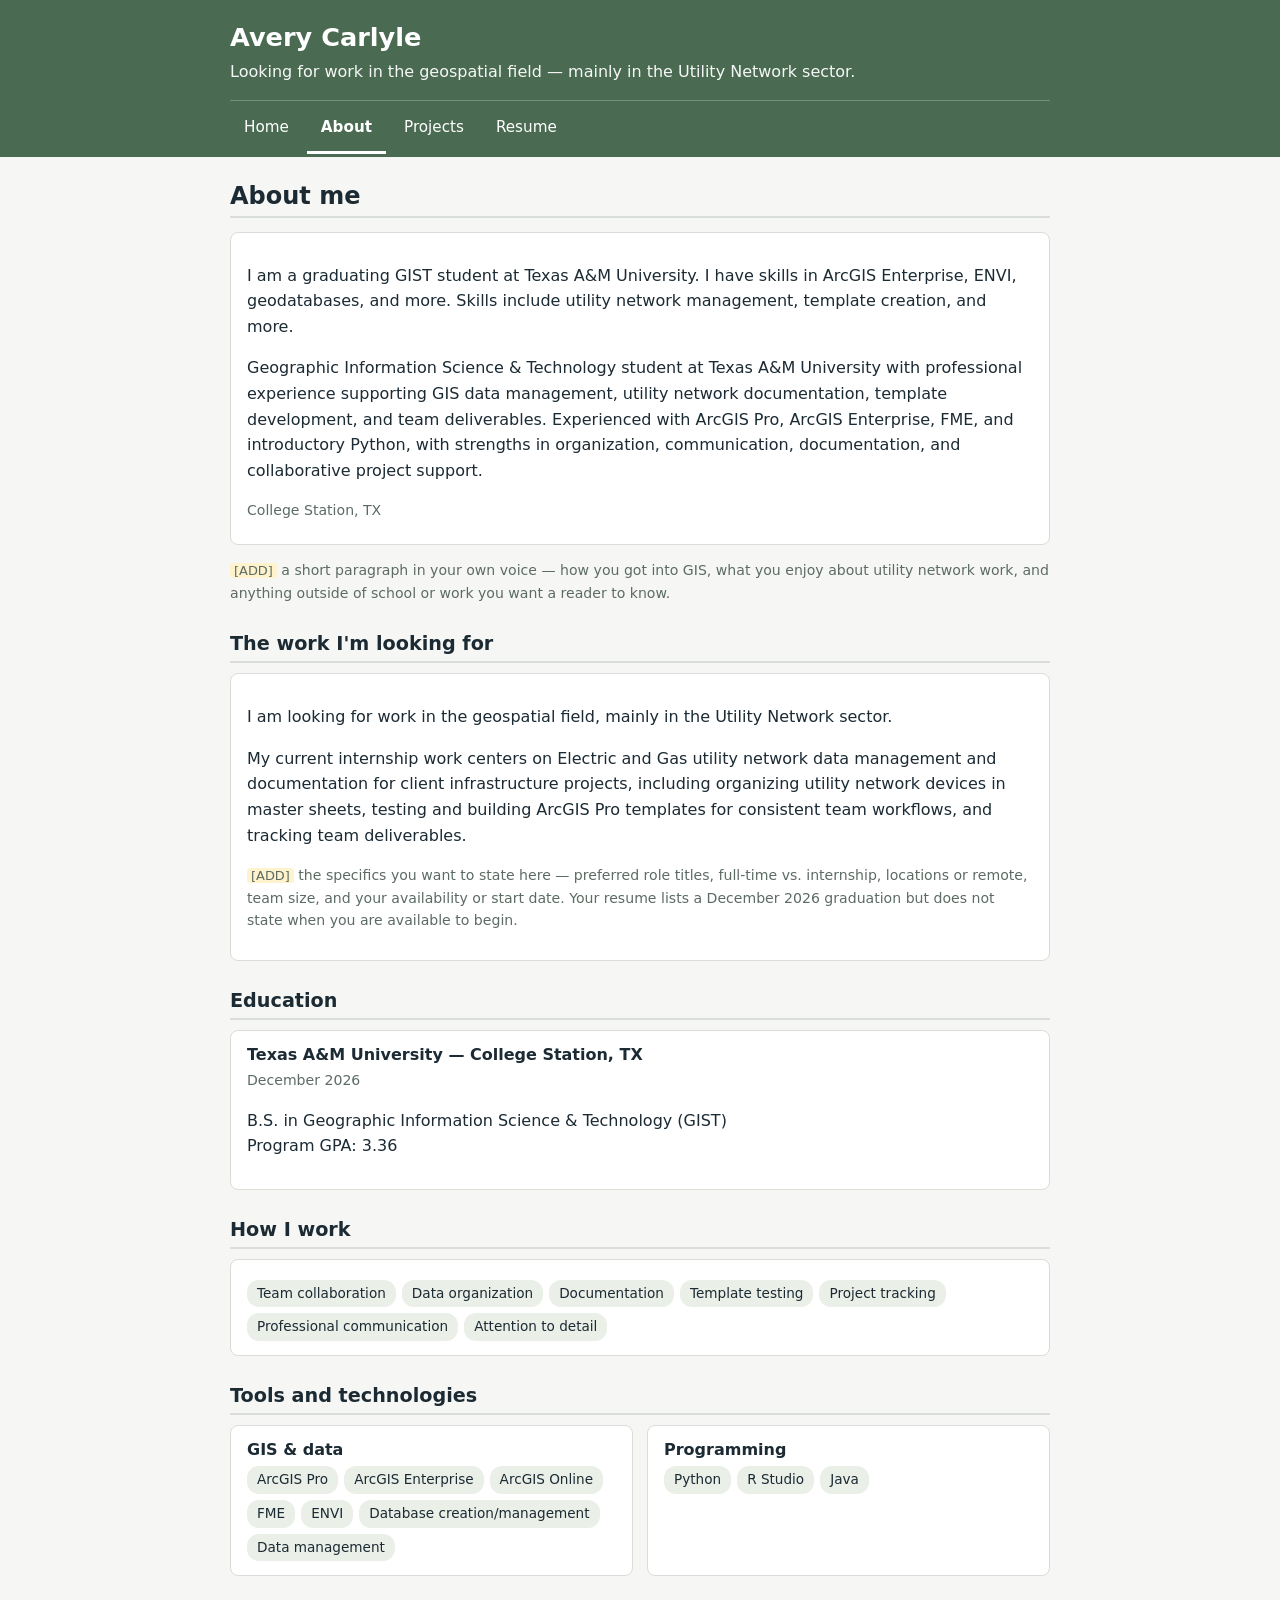
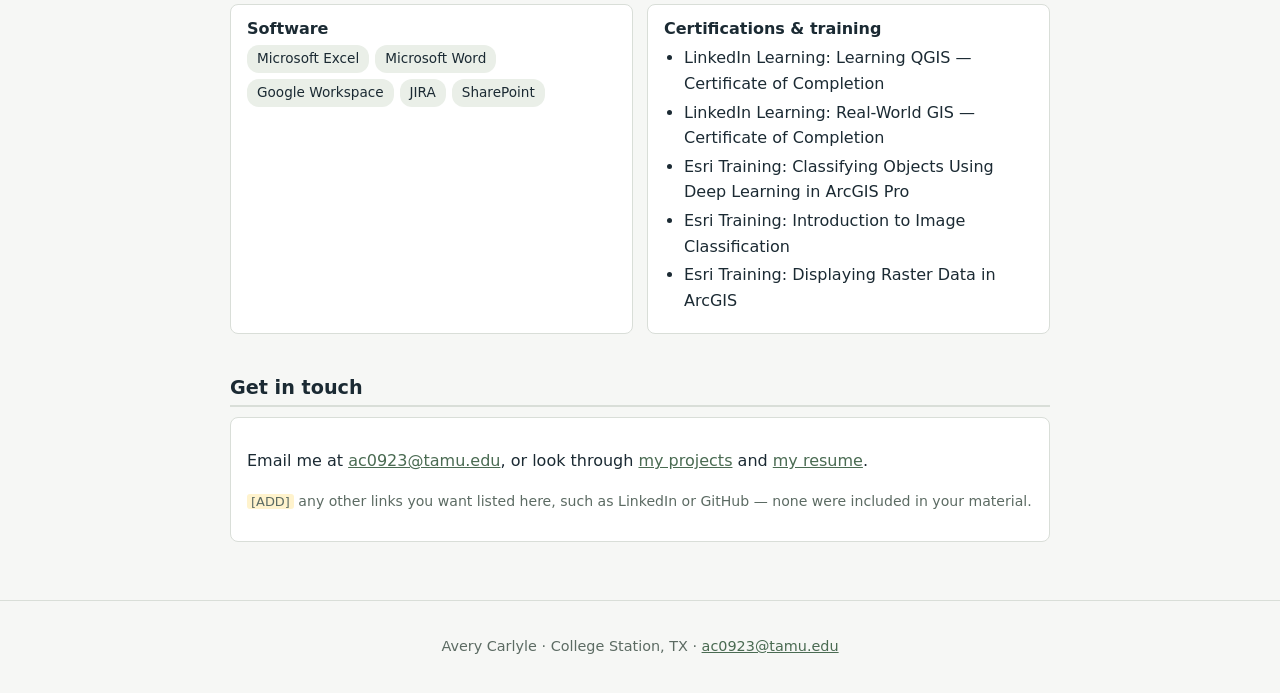
==== about.html @ 07c86fab "Create about.html" ====
<!DOCTYPE html>
<html lang="en">
<head>
<meta charset="utf-8">
<meta name="viewport" content="width=device-width, initial-scale=1">
<title>About — Avery Carlyle</title>
<meta name="description" content="About Avery Carlyle, Geographic Information Science &amp; Technology student at Texas A&amp;M University, and the geospatial work she is looking for.">
<link rel="stylesheet" href="style.css">
</head>
<body>

<a class="skip" href="#main">Skip to content</a>

<header class="site-header">
  <div class="wrap">
    <h1 class="site-title"><a href="index.html">Avery Carlyle</a></h1>
    <p class="tagline">Looking for work in the geospatial field — mainly in the Utility Network sector.</p>
    <nav aria-label="Main menu">
      <ul>
        <li><a href="index.html">Home</a></li>
        <li><a href="about.html" aria-current="page">About</a></li>
        <li><a href="projects.html">Projects</a></li>
        <li><a href="resume.html">Resume</a></li>
      </ul>
    </nav>
  </div>
</header>

<main id="main" class="wrap">

  <h2 class="page-title">About me</h2>

  <section id="profile">
    <div class="card">
      <p>I am a graduating GIST student at Texas A&amp;M University. I have skills in ArcGIS Enterprise, ENVI,
      geodatabases, and more. Skills include utility network management, template creation, and more.</p>
      <p>Geographic Information Science &amp; Technology student at Texas A&amp;M University with professional
      experience supporting GIS data management, utility network documentation, template development, and team
      deliverables. Experienced with ArcGIS Pro, ArcGIS Enterprise, FME, and introductory Python, with strengths
      in organization, communication, documentation, and collaborative project support.</p>
      <p class="card-meta">College Station, TX</p>
    </div>
    <p class="note"><span class="add">[ADD]</span> a short paragraph in your own voice — how you got
      into GIS, what you enjoy about utility network work, and anything outside of school or work you
      want a reader to know.</p>
  </section>

  <section id="looking-for">
    <h2>The work I'm looking for</h2>
    <div class="card">
      <p>I am looking for work in the geospatial field, mainly in the Utility Network sector.</p>
      <p>My current internship work centers on Electric and Gas utility network data management and
      documentation for client infrastructure projects, including organizing utility network devices in
      master sheets, testing and building ArcGIS Pro templates for consistent team workflows, and tracking
      team deliverables.</p>
      <p class="note"><span class="add">[ADD]</span> the specifics you want to state here — preferred role
      titles, full-time vs. internship, locations or remote, team size, and your availability or start date.
      Your resume lists a December 2026 graduation but does not state when you are available to begin.</p>
    </div>
  </section>

  <section id="education">
    <h2>Education</h2>
    <div class="card">
      <h3>Texas A&amp;M University — College Station, TX</h3>
      <p class="card-meta">December 2026</p>
      <p>B.S. in Geographic Information Science &amp; Technology (GIST)<br>
      Program GPA: 3.36</p>
    </div>
  </section>

  <section id="strengths">
    <h2>How I work</h2>
    <div class="card">
      <ul class="tags">
        <li>Team collaboration</li>
        <li>Data organization</li>
        <li>Documentation</li>
        <li>Template testing</li>
        <li>Project tracking</li>
        <li>Professional communication</li>
        <li>Attention to detail</li>
      </ul>
    </div>
  </section>

  <section id="tools">
    <h2>Tools and technologies</h2>
    <div class="card-grid">
      <div class="card">
        <h3>GIS &amp; data</h3>
        <ul class="tags">
          <li>ArcGIS Pro</li>
          <li>ArcGIS Enterprise</li>
          <li>ArcGIS Online</li>
          <li>FME</li>
          <li>ENVI</li>
          <li>Database creation/management</li>
          <li>Data management</li>
        </ul>
      </div>
      <div class="card">
        <h3>Programming</h3>
        <ul class="tags">
          <li>Python</li>
          <li>R Studio</li>
          <li>Java</li>
        </ul>
      </div>
      <div class="card">
        <h3>Software</h3>
        <ul class="tags">
          <li>Microsoft Excel</li>
          <li>Microsoft Word</li>
          <li>Google Workspace</li>
          <li>JIRA</li>
          <li>SharePoint</li>
        </ul>
      </div>
      <div class="card">
        <h3>Certifications &amp; training</h3>
        <ul>
          <li>LinkedIn Learning: Learning QGIS — Certificate of Completion</li>
          <li>LinkedIn Learning: Real-World GIS — Certificate of Completion</li>
          <li>Esri Training: Classifying Objects Using Deep Learning in ArcGIS Pro</li>
          <li>Esri Training: Introduction to Image Classification</li>
          <li>Esri Training: Displaying Raster Data in ArcGIS</li>
        </ul>
      </div>
    </div>
  </section>

  <section id="next-steps">
    <h2>Get in touch</h2>
    <div class="card">
      <p>Email me at <a href="mailto:ac0923@tamu.edu">ac0923@tamu.edu</a>, or look through
      <a href="projects.html">my projects</a> and <a href="resume.html">my resume</a>.</p>
      <p class="note"><span class="add">[ADD]</span> any other links you want listed here, such as
      LinkedIn or GitHub — none were included in your material.</p>
    </div>
  </section>

</main>

<footer class="site-footer">
  <p>Avery Carlyle &middot; College Station, TX &middot;
    <a href="mailto:ac0923@tamu.edu">ac0923@tamu.edu</a></p>
</footer>

</body>
</html>
---- style.css ----
/* style.css — shared by every page
   Avery Carlyle portfolio */

:root{
  --ink:#1b2a33;
  --muted:#5c6b63;
  --bg:#f6f7f5;
  --card:#fff;
  --line:#d9ded8;
  --accent:#4a6b52;
  --accent-dark:#3a5541;
  --flag:#fff3cd;
  --radius:8px;
  --wrap:860px;
}

*{box-sizing:border-box}

html{-webkit-text-size-adjust:100%}

body{
  margin:0;
  font:16px/1.6 system-ui,-apple-system,"Segoe UI",Roboto,Helvetica,Arial,sans-serif;
  color:var(--ink);
  background:var(--bg);
}

/* ---------- layout ---------- */
.wrap{max-width:var(--wrap);margin:0 auto;padding:20px}
section{margin-bottom:28px}

/* ---------- header + nav ---------- */
.site-header{background:var(--accent);color:#fff;padding:22px 0 0}
.site-header .wrap{padding-top:0;padding-bottom:0}
.site-title{margin:0;font-size:1.6rem;line-height:1.2}
.site-title a{color:#fff;text-decoration:none}
.tagline{margin:6px 0 0;opacity:.95}

nav{margin-top:16px;border-top:1px solid rgba(255,255,255,.25)}
nav ul{
  display:flex;flex-wrap:wrap;gap:4px;
  list-style:none;margin:0;padding:0;
}
nav a{
  display:block;
  color:#fff;text-decoration:none;
  padding:11px 14px;
  font-size:.95rem;
  border-bottom:3px solid transparent;
}
nav a:hover,nav a:focus{background:var(--accent-dark)}
nav a[aria-current="page"]{border-bottom-color:#fff;font-weight:600}

/* ---------- headings ---------- */
h1,h2,h3{line-height:1.25}
.page-title{font-size:1.5rem;margin:4px 0 14px}
h2{font-size:1.2rem;margin:26px 0 10px;padding-bottom:5px;border-bottom:2px solid var(--line)}
h3{font-size:1rem;margin:16px 0 4px}

/* ---------- cards ---------- */
.card{
  background:var(--card);
  border:1px solid var(--line);
  border-radius:var(--radius);
  padding:14px 16px;
  margin-bottom:14px;
}
.card h3{margin-top:0}
.card-meta{font-size:.88rem;color:var(--muted);margin:0 0 8px}

.card-grid{display:grid;gap:14px;grid-template-columns:1fr}
@media(min-width:620px){
  .card-grid{grid-template-columns:1fr 1fr}
}

/* clickable project card */
.card-link{
  display:block;text-decoration:none;color:inherit;
  transition:box-shadow .15s ease,transform .15s ease;
}
.card-link:hover,.card-link:focus{
  box-shadow:0 2px 10px rgba(0,0,0,.09);
  transform:translateY(-2px);
}
.card-link .more{color:var(--accent);font-weight:600;font-size:.9rem}

/* featured block on the home page */
.featured{border-left:4px solid var(--accent)}

/* ---------- definition-style project detail ---------- */
dl{margin:10px 0 0}
dt{font-weight:600;margin-top:12px}
dd{margin:2px 0 0}

ul,ol{margin:6px 0;padding-left:20px}
li{margin:3px 0}

/* ---------- links ---------- */
a{color:var(--accent)}
a:hover{color:var(--accent-dark)}

.btn{
  display:inline-block;
  background:var(--accent);color:#fff;
  text-decoration:none;font-weight:600;
  padding:10px 16px;border-radius:var(--radius);
  margin-top:8px;
}
.btn:hover,.btn:focus{background:var(--accent-dark);color:#fff}

/* ---------- map + media ---------- */
.map{
  height:320px;
  border:1px solid var(--line);
  border-radius:var(--radius);
  margin-top:12px;
}

figure{margin:14px 0}
figure img{max-width:100%;height:auto;border:1px solid var(--line);border-radius:var(--radius);display:block}
figcaption{font-size:.88rem;color:var(--muted);margin-top:6px}

/* responsive iframe (StoryMaps / web maps) */
.frame{position:relative;padding-top:70%;margin-top:12px}
.frame iframe{
  position:absolute;inset:0;width:100%;height:100%;
  border:1px solid var(--line);border-radius:var(--radius);
}

/* ---------- skill tags ---------- */
.tags{display:flex;flex-wrap:wrap;gap:6px;list-style:none;margin:6px 0 0;padding:0}
.tags li{background:#eaefe8;border-radius:12px;padding:3px 10px;font-size:.85rem;margin:0}

/* ---------- helpers ---------- */
.note{font-size:.88rem;color:var(--muted)}
.add{background:var(--flag);padding:0 4px;border-radius:3px;font-size:.92em}

.skip{position:absolute;left:-9999px}
.skip:focus{left:8px;top:8px;background:#fff;padding:8px;z-index:10;border-radius:4px}

/* ---------- footer ---------- */
.site-footer{
  border-top:1px solid var(--line);
  margin-top:10px;padding:20px;
  text-align:center;font-size:.9rem;color:var(--muted);
}
.site-footer a{color:var(--accent)}

/* ---------- phone tweaks ---------- */
@media(max-width:480px){
  .wrap{padding:14px}
  .site-title{font-size:1.35rem}
  .page-title{font-size:1.3rem}
  .map{height:250px}
  .frame{padding-top:110%}
  nav a{padding:10px 12px;font-size:.9rem}
}

/* ---------- print ---------- */
@media print{
  nav,.btn{display:none}
  body{background:#fff}
  .card{break-inside:avoid}
}
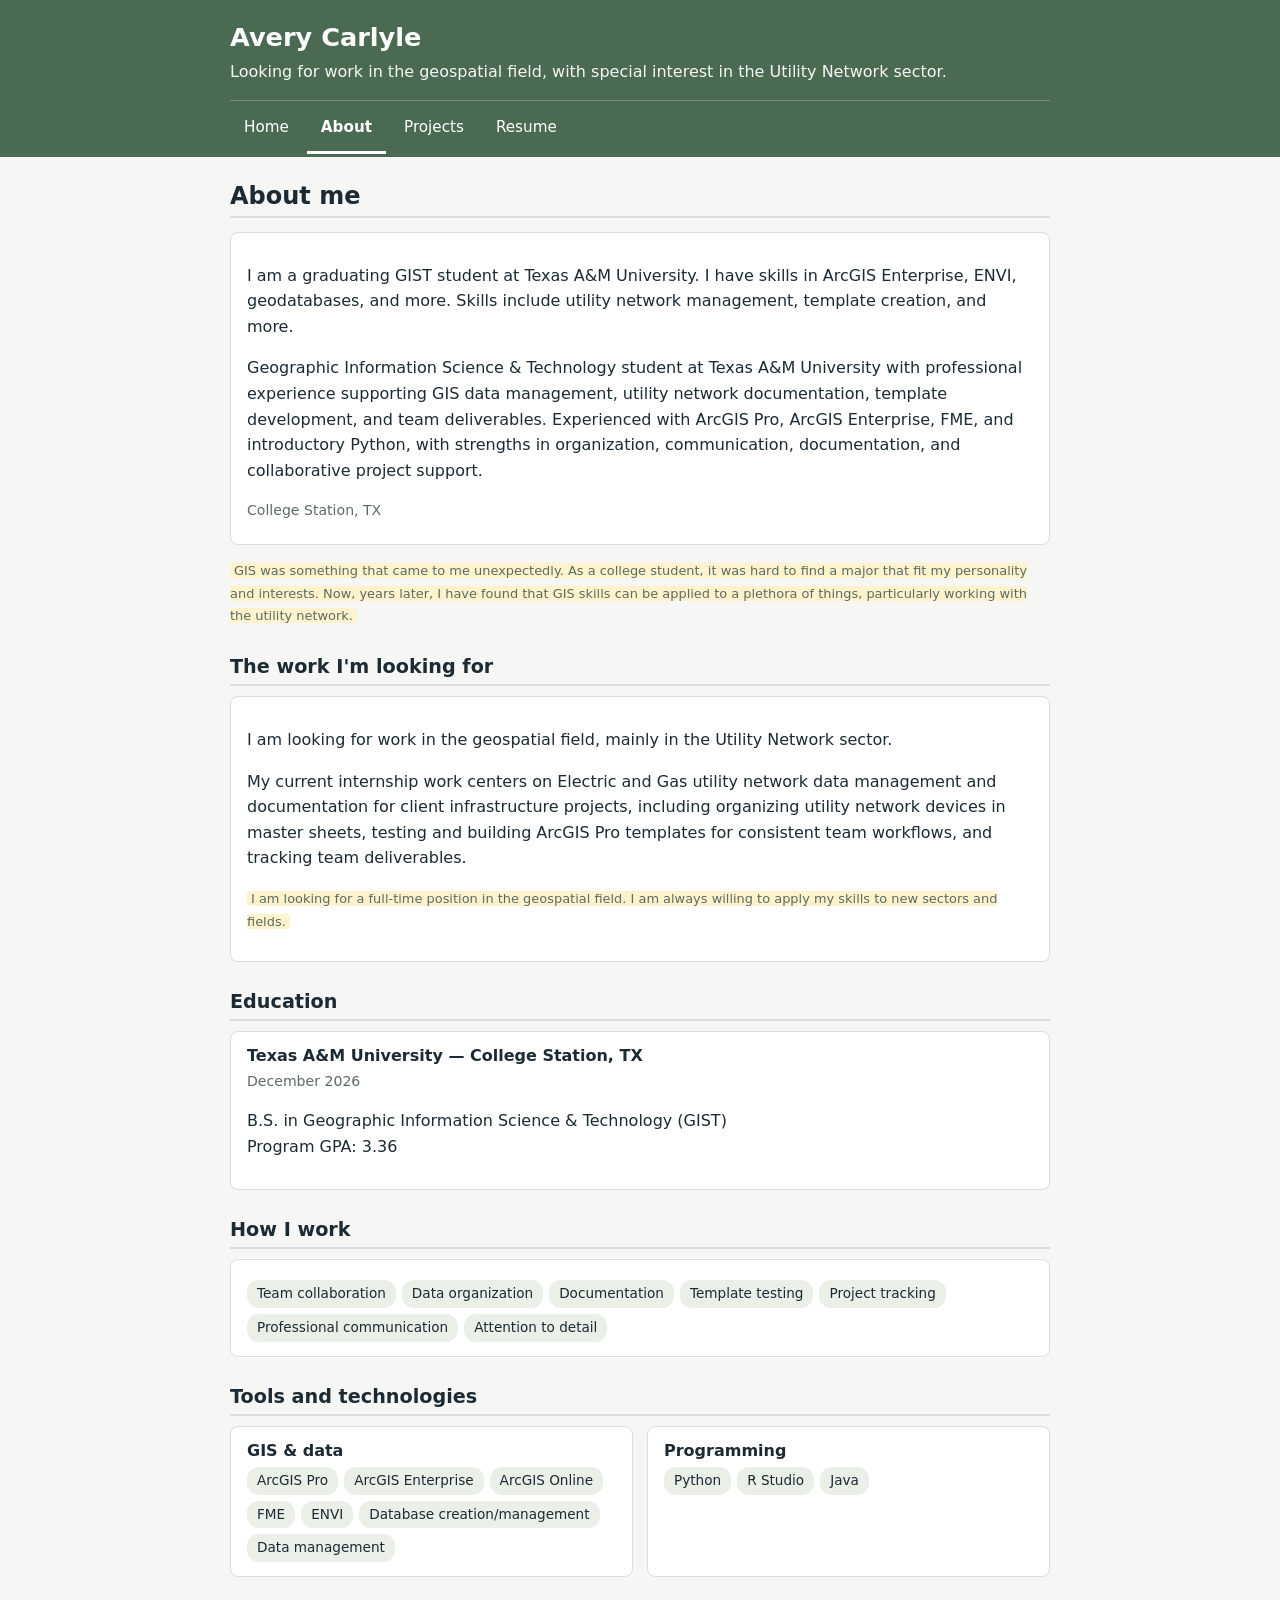
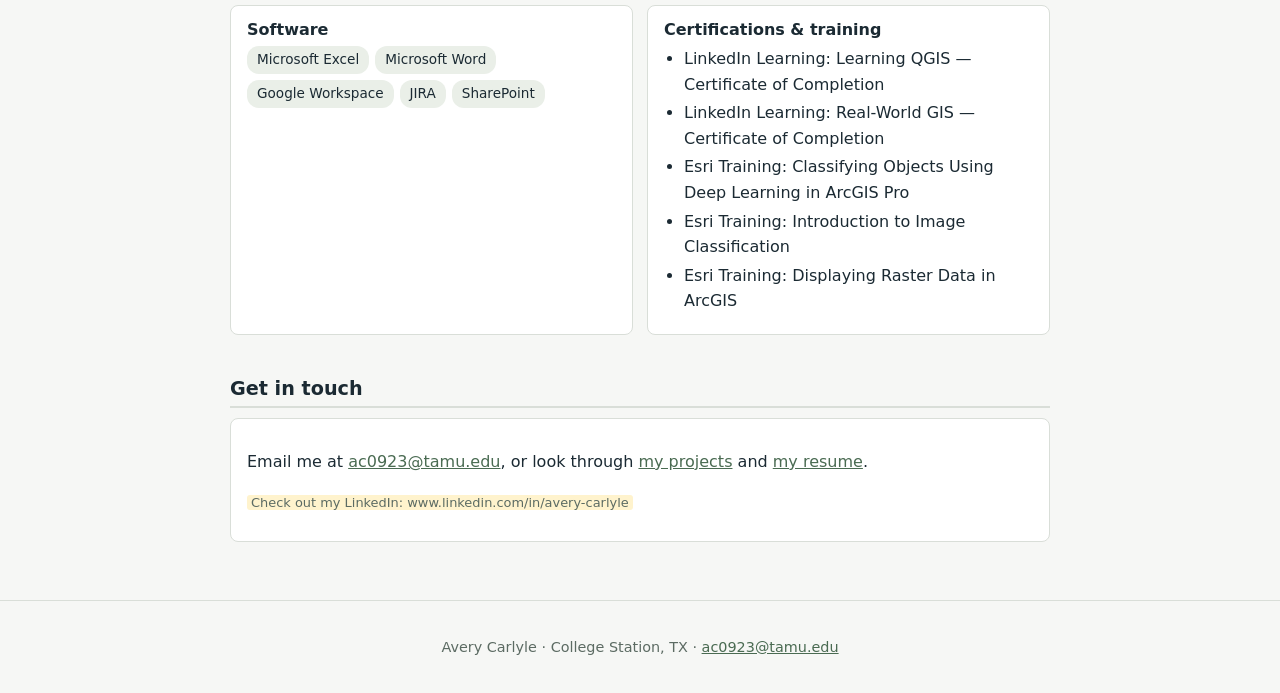
==== commit 95e43461: "Update about.html" ====
--- a/about.html
+++ b/about.html
@@ -14,7 +14,7 @@
 <header class="site-header">
   <div class="wrap">
     <h1 class="site-title"><a href="index.html">Avery Carlyle</a></h1>
-    <p class="tagline">Looking for work in the geospatial field — mainly in the Utility Network sector.</p>
+    <p class="tagline">Looking for work in the geospatial field, with special interest in the Utility Network sector.</p>
     <nav aria-label="Main menu">
       <ul>
         <li><a href="index.html">Home</a></li>
@@ -40,9 +40,9 @@
       in organization, communication, documentation, and collaborative project support.</p>
       <p class="card-meta">College Station, TX</p>
     </div>
-    <p class="note"><span class="add">[ADD]</span> a short paragraph in your own voice — how you got
-      into GIS, what you enjoy about utility network work, and anything outside of school or work you
-      want a reader to know.</p>
+    <p class="note"><span class="add">GIS was something that came to me unexpectedly. As a college student, it was hard to find a major that fit
+    my personality and interests. Now, years later, I have found that GIS skills can be applied to a plethora of things, particularly working
+    with the utility network. </p>
   </section>
 
   <section id="looking-for">
@@ -53,9 +53,8 @@
       documentation for client infrastructure projects, including organizing utility network devices in
       master sheets, testing and building ArcGIS Pro templates for consistent team workflows, and tracking
       team deliverables.</p>
-      <p class="note"><span class="add">[ADD]</span> the specifics you want to state here — preferred role
-      titles, full-time vs. internship, locations or remote, team size, and your availability or start date.
-      Your resume lists a December 2026 graduation but does not state when you are available to begin.</p>
+      <p class="note"><span class="add">I am looking for a full-time position in the geospatial field. I am always willing to apply my skills to
+      new sectors and fields. </p>
     </div>
   </section>
 
@@ -135,8 +134,7 @@
     <div class="card">
       <p>Email me at <a href="mailto:ac0923@tamu.edu">ac0923@tamu.edu</a>, or look through
       <a href="projects.html">my projects</a> and <a href="resume.html">my resume</a>.</p>
-      <p class="note"><span class="add">[ADD]</span> any other links you want listed here, such as
-      LinkedIn or GitHub — none were included in your material.</p>
+      <p class="note"><span class="add">Check out my LinkedIn: www.linkedin.com/in/avery-carlyle</p>
     </div>
   </section>
 
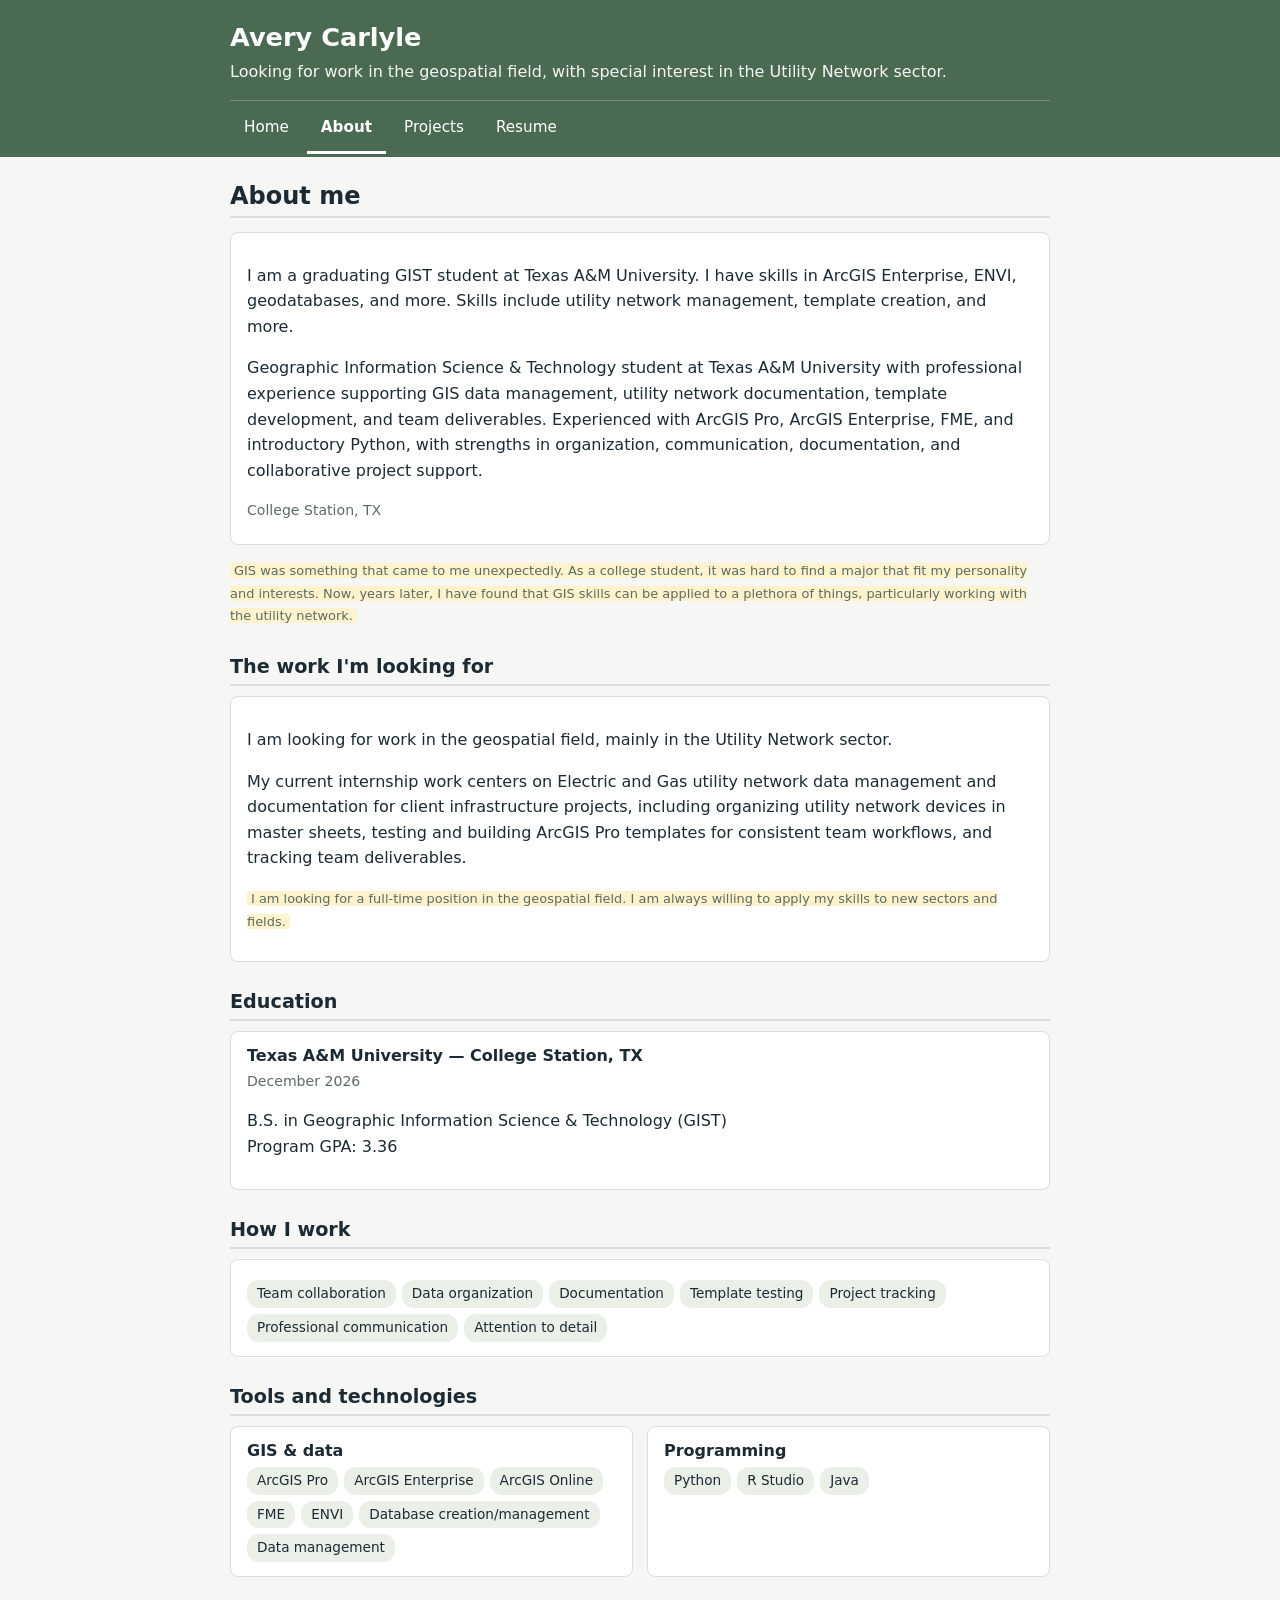
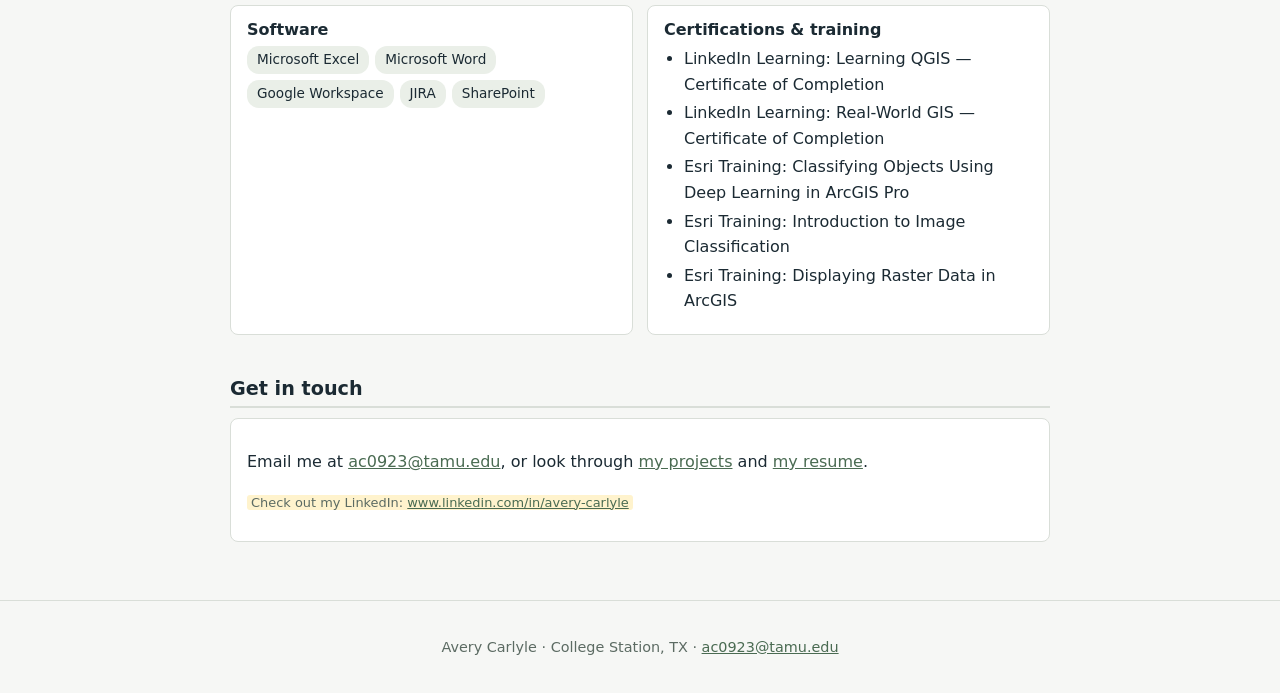
==== commit 45900d26: "Update about.html" ====
--- a/about.html
+++ b/about.html
@@ -40,9 +40,7 @@
       in organization, communication, documentation, and collaborative project support.</p>
       <p class="card-meta">College Station, TX</p>
     </div>
-    <p class="note"><span class="add">GIS was something that came to me unexpectedly. As a college student, it was hard to find a major that fit
-    my personality and interests. Now, years later, I have found that GIS skills can be applied to a plethora of things, particularly working
-    with the utility network. </p>
+    <p class="note"><span class="add">GIS was something that came to me unexpectedly. As a college student, it was hard to find a major that fit my personality and interests. Now, years later, I have found that GIS skills can be applied to a plethora of things, particularly working with the utility network.</span></p>
   </section>
 
   <section id="looking-for">
@@ -53,8 +51,7 @@
       documentation for client infrastructure projects, including organizing utility network devices in
       master sheets, testing and building ArcGIS Pro templates for consistent team workflows, and tracking
       team deliverables.</p>
-      <p class="note"><span class="add">I am looking for a full-time position in the geospatial field. I am always willing to apply my skills to
-      new sectors and fields. </p>
+      <p class="note"><span class="add">I am looking for a full-time position in the geospatial field. I am always willing to apply my skills to new sectors and fields.</span></p>
     </div>
   </section>
 
@@ -134,7 +131,7 @@
     <div class="card">
       <p>Email me at <a href="mailto:ac0923@tamu.edu">ac0923@tamu.edu</a>, or look through
       <a href="projects.html">my projects</a> and <a href="resume.html">my resume</a>.</p>
-      <p class="note"><span class="add">Check out my LinkedIn: www.linkedin.com/in/avery-carlyle</p>
+      <p class="note"><span class="add">Check out my LinkedIn: <a href="https://www.linkedin.com/in/avery-carlyle" target="_blank" rel="noopener">www.linkedin.com/in/avery-carlyle</a></span></p>
     </div>
   </section>
 
